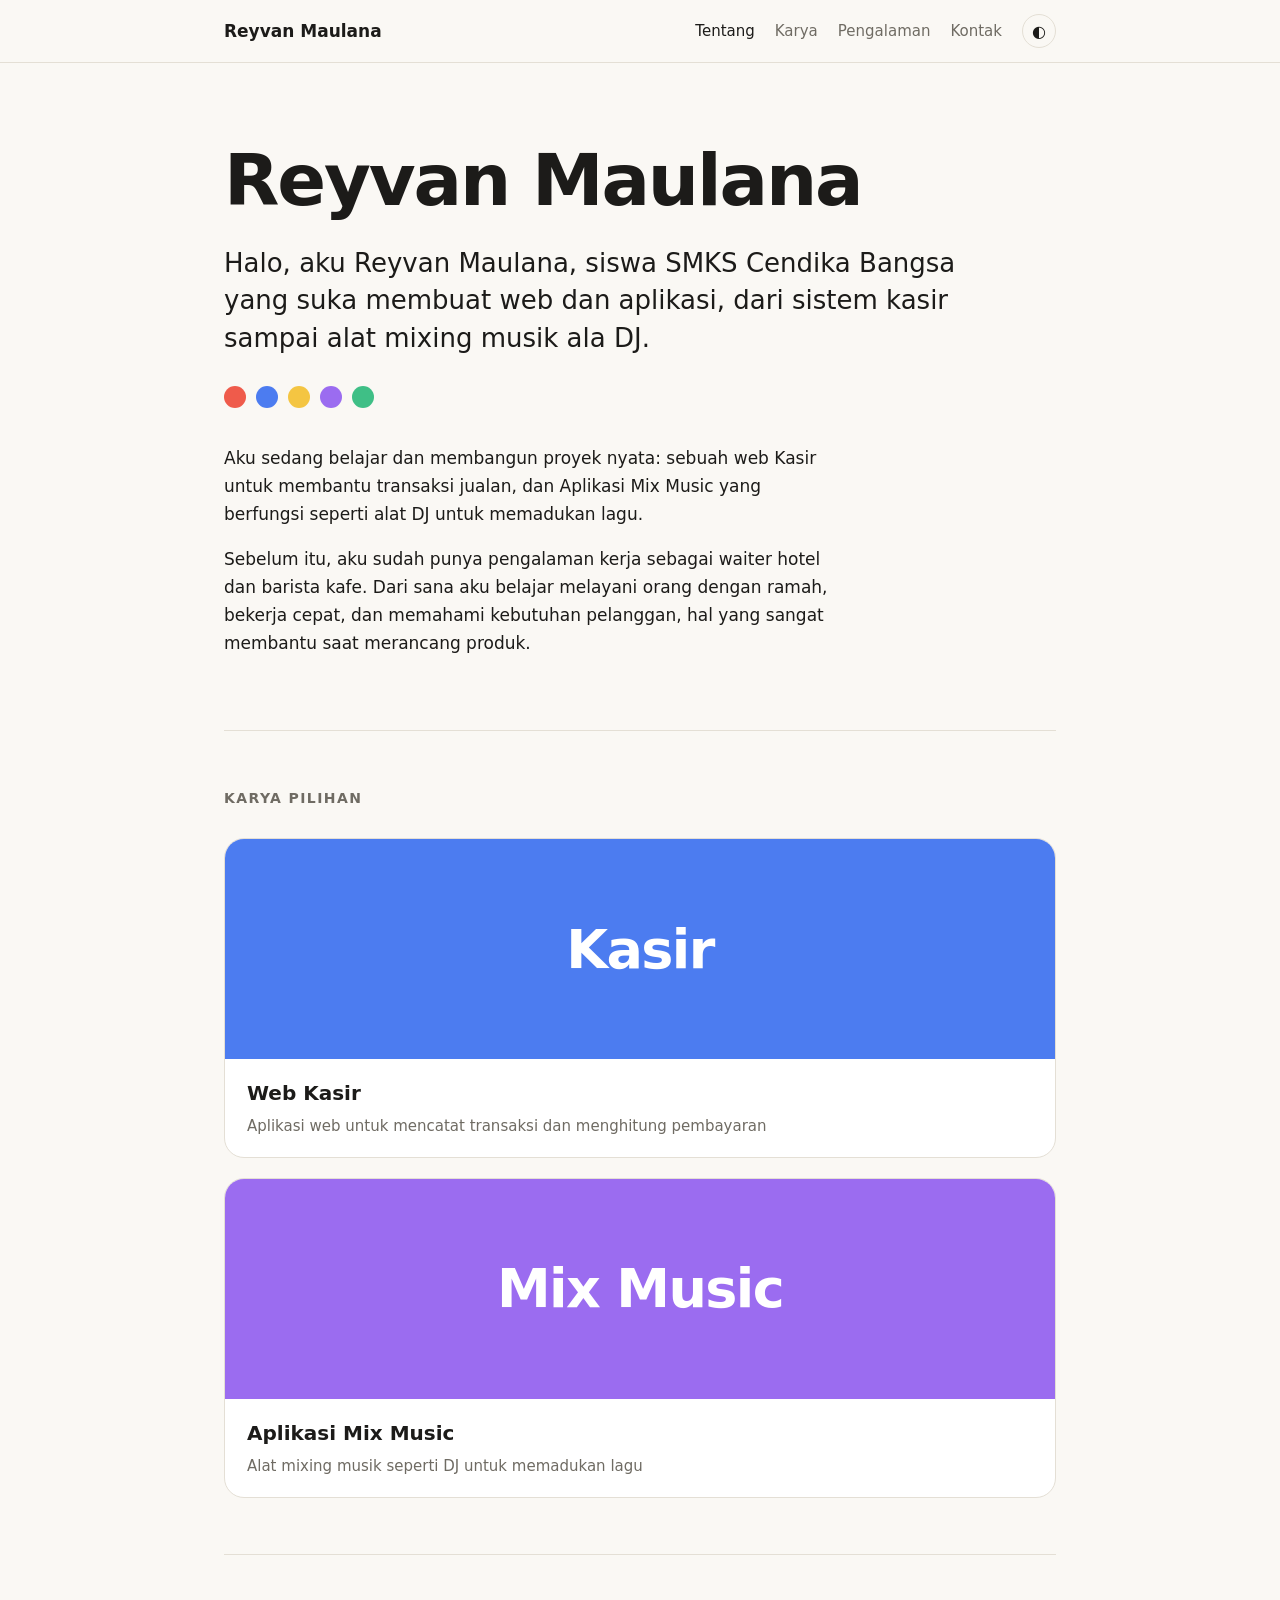
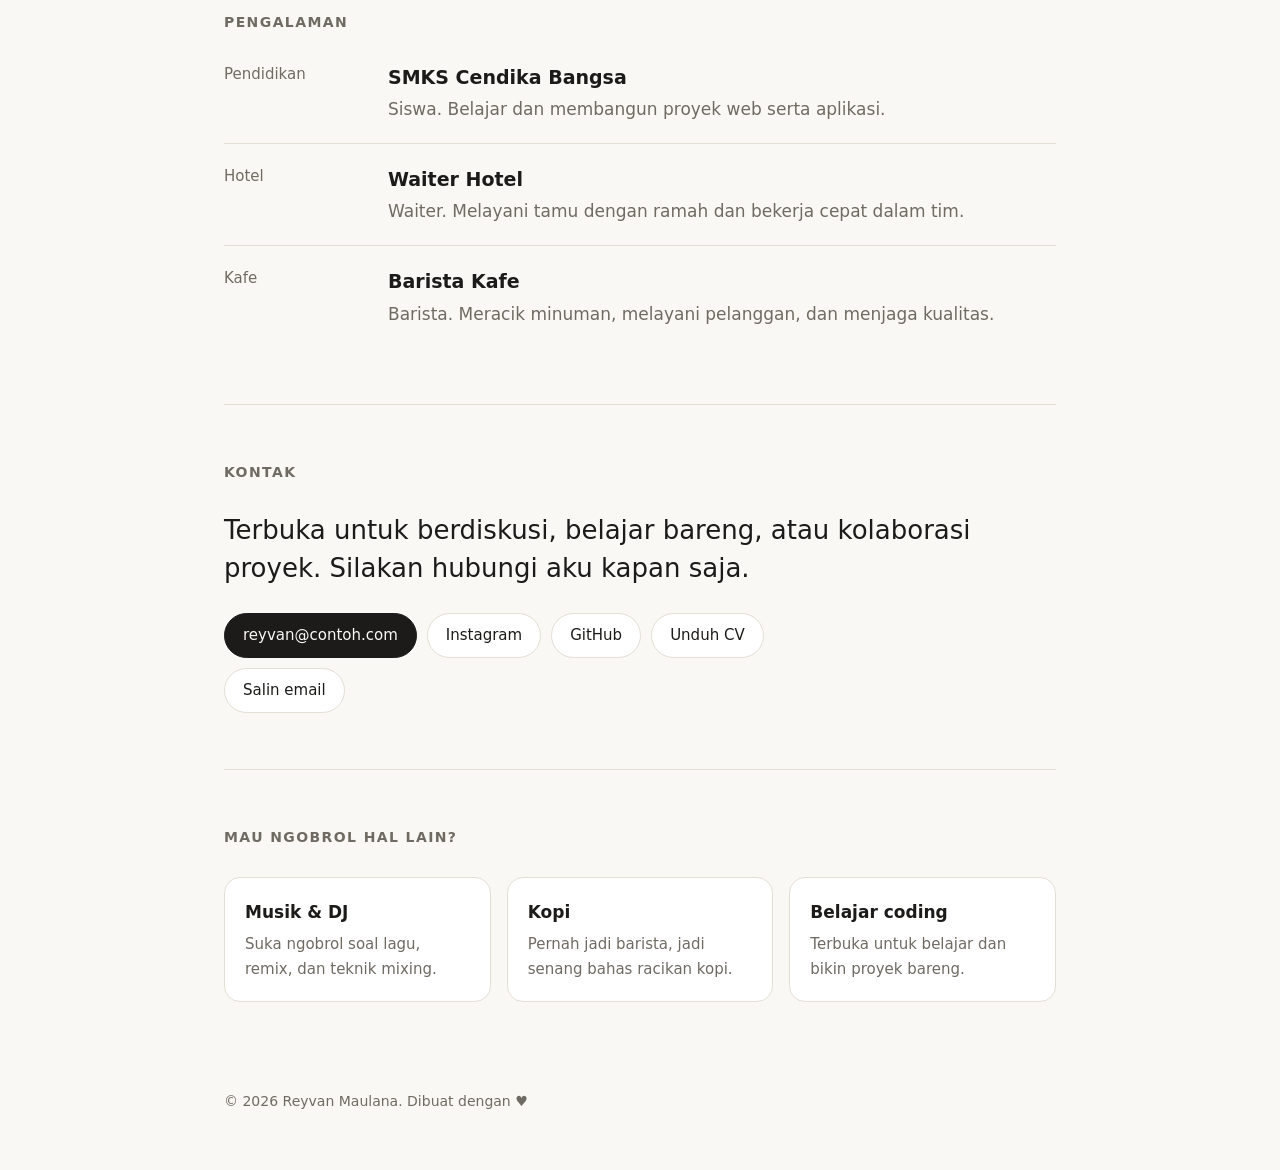
==== index.html @ 78f9e338 "Add files via upload" ====
<!DOCTYPE html>
<html lang="id">
<head>
  <meta charset="utf-8">
  <meta name="viewport" content="width=device-width, initial-scale=1">
  <title>Reyvan Maulana | Siswa SMK & Web Developer</title>
  <meta name="description" content="Siswa SMKS Cendika Bangsa yang membangun web dan aplikasi.">
  <link rel="stylesheet" href="style.css">
</head>
<body>
  <header>
    <nav>
      <b>Reyvan Maulana</b>
      <div class="menu">
        <a href="#about">Tentang</a>
        <a href="#karya">Karya</a>
        <a href="#pengalaman">Pengalaman</a>
        <a href="#kontak">Kontak</a>
        <button id="theme-toggle" aria-label="Ganti tema">◐</button>
      </div>
    </nav>
  </header>

  <main>
    <section id="about" class="reveal">
      <h1>Reyvan Maulana</h1>
      <p class="lead">Halo, aku Reyvan Maulana, siswa SMKS Cendika Bangsa yang suka membuat web dan aplikasi, dari sistem kasir sampai alat mixing musik ala DJ.</p>
      <div class="dots"><i></i><i></i><i></i><i></i><i></i></div>
      <p class="body">Aku sedang belajar dan membangun proyek nyata: sebuah web Kasir untuk membantu transaksi jualan, dan Aplikasi Mix Music yang berfungsi seperti alat DJ untuk memadukan lagu.</p>
      <p class="body">Sebelum itu, aku sudah punya pengalaman kerja sebagai waiter hotel dan barista kafe. Dari sana aku belajar melayani orang dengan ramah, bekerja cepat, dan memahami kebutuhan pelanggan, hal yang sangat membantu saat merancang produk.</p>
    </section>

    <section id="karya" class="reveal">
      <h2>Karya Pilihan</h2>
      <div id="projects" class="proj"></div>
    </section>

    <section id="pengalaman" class="reveal">
      <h2>Pengalaman</h2>
      <div id="experience"></div>
    </section>

    <section id="kontak" class="reveal">
      <h2>Kontak</h2>
      <p class="lead">Terbuka untuk berdiskusi, belajar bareng, atau kolaborasi proyek. Silakan hubungi aku kapan saja.</p>
      <div id="links" class="links"></div>
      <button id="copy-email" class="pill">Salin email</button>
    </section>

    <section class="reveal last">
      <h2>Mau ngobrol hal lain?</h2>
      <div id="fun" class="fun"></div>
    </section>
  </main>

  <footer>© <span id="year"></span> Reyvan Maulana. Dibuat dengan ♥</footer>
  <script src="script.js"></script>
</body>
</html>
---- style.css ----
:root{
  --bg:#faf8f4;--fg:#1c1b19;--mut:#6f6b63;--line:#e4dfd5;--card:#fff;
  --c1:#ef5b4b;--c2:#4c7cf0;--c3:#f4c542;--c4:#9b6cf0;--c5:#3fbf86;
}
@media (prefers-color-scheme:dark){
  :root:not([data-theme="light"]){--bg:#141413;--fg:#f1eee8;--mut:#a29d92;--line:#2c2a27;--card:#1d1c1a}
}
:root[data-theme="dark"]{--bg:#141413;--fg:#f1eee8;--mut:#a29d92;--line:#2c2a27;--card:#1d1c1a}

*{box-sizing:border-box}
html{scroll-behavior:smooth;scroll-padding-top:70px}
body{margin:0;background:var(--bg);color:var(--fg);font:17px/1.65 system-ui,-apple-system,"Segoe UI",sans-serif;transition:background .3s,color .3s}
a{color:inherit}

header{position:sticky;top:0;z-index:5;background:var(--bg);border-bottom:1px solid var(--line)}
nav{max-width:880px;margin:0 auto;padding:14px 24px;display:flex;justify-content:space-between;align-items:center}
.menu{display:flex;gap:20px;align-items:center;font-size:15px}
.menu a{text-decoration:none;color:var(--mut)}
.menu a:hover,.menu a.active{color:var(--fg)}
#theme-toggle{background:none;border:1px solid var(--line);color:var(--fg);width:34px;height:34px;border-radius:50%;cursor:pointer;font-size:16px}

main{max-width:880px;margin:0 auto;padding:0 24px}
section{padding:56px 0;border-bottom:1px solid var(--line)}
section.last{border-bottom:0}
h1{font-size:clamp(40px,8vw,72px);line-height:1.05;margin:24px 0 20px;letter-spacing:-.03em}
h2{font-size:14px;text-transform:uppercase;letter-spacing:.1em;color:var(--mut);margin:0 0 28px;font-weight:600}
.lead{font-size:clamp(20px,3vw,26px);line-height:1.45;max-width:30em}
.body{max-width:36em}

.dots{display:flex;gap:10px;margin:28px 0 36px}
.dots i{width:22px;height:22px;border-radius:50%;transition:transform .2s}
.dots i:hover{transform:translateY(-6px)}
.dots i:nth-child(1){background:var(--c1)}.dots i:nth-child(2){background:var(--c2)}
.dots i:nth-child(3){background:var(--c3)}.dots i:nth-child(4){background:var(--c4)}
.dots i:nth-child(5){background:var(--c5)}

.proj{display:grid;gap:20px}
.card{display:block;text-decoration:none;background:var(--card);border:1px solid var(--line);border-radius:20px;overflow:hidden;transition:transform .2s}
.card:hover{transform:translateY(-4px)}
.thumb{height:220px;display:flex;align-items:center;justify-content:center;font-size:54px;font-weight:700;color:#fff;letter-spacing:-.03em}
.card .t{padding:18px 22px}
.card h3{margin:0;font-size:20px}
.card p{margin:4px 0 0;color:var(--mut);font-size:15px}

.exp{display:grid;grid-template-columns:140px 1fr;gap:6px 24px;padding:20px 0;border-top:1px solid var(--line)}
.exp:first-child{border-top:0;padding-top:0}
.exp span{color:var(--mut);font-size:15px}
.exp h3{margin:0;font-size:19px}
.exp p{margin:2px 0 0;color:var(--mut)}

.links{display:flex;flex-wrap:wrap;gap:10px;margin:22px 0 10px}
.pill{display:inline-block;padding:9px 18px;border:1px solid var(--line);border-radius:99px;text-decoration:none;font:inherit;font-size:15px;background:var(--card);color:var(--fg);cursor:pointer}
.pill:hover{border-color:var(--fg)}
.pill.main{background:var(--fg);color:var(--bg);border-color:var(--fg)}

.fun{display:grid;grid-template-columns:repeat(auto-fit,minmax(240px,1fr));gap:16px}
.fun div{background:var(--card);border:1px solid var(--line);border-radius:16px;padding:20px}
.fun h3{margin:0 0 6px;font-size:17px}
.fun p{margin:0;color:var(--mut);font-size:15px}

footer{max-width:880px;margin:0 auto;padding:32px 24px 56px;color:var(--mut);font-size:14px}

.reveal{opacity:0;transform:translateY(24px);transition:opacity .6s,transform .6s}
.reveal.show{opacity:1;transform:none}

@media(max-width:560px){
  .menu{gap:12px;font-size:14px}
  .exp{grid-template-columns:1fr}
  .thumb{height:160px}
}
@media(prefers-reduced-motion:reduce){
  .reveal{opacity:1;transform:none;transition:none}
  html{scroll-behavior:auto}
}
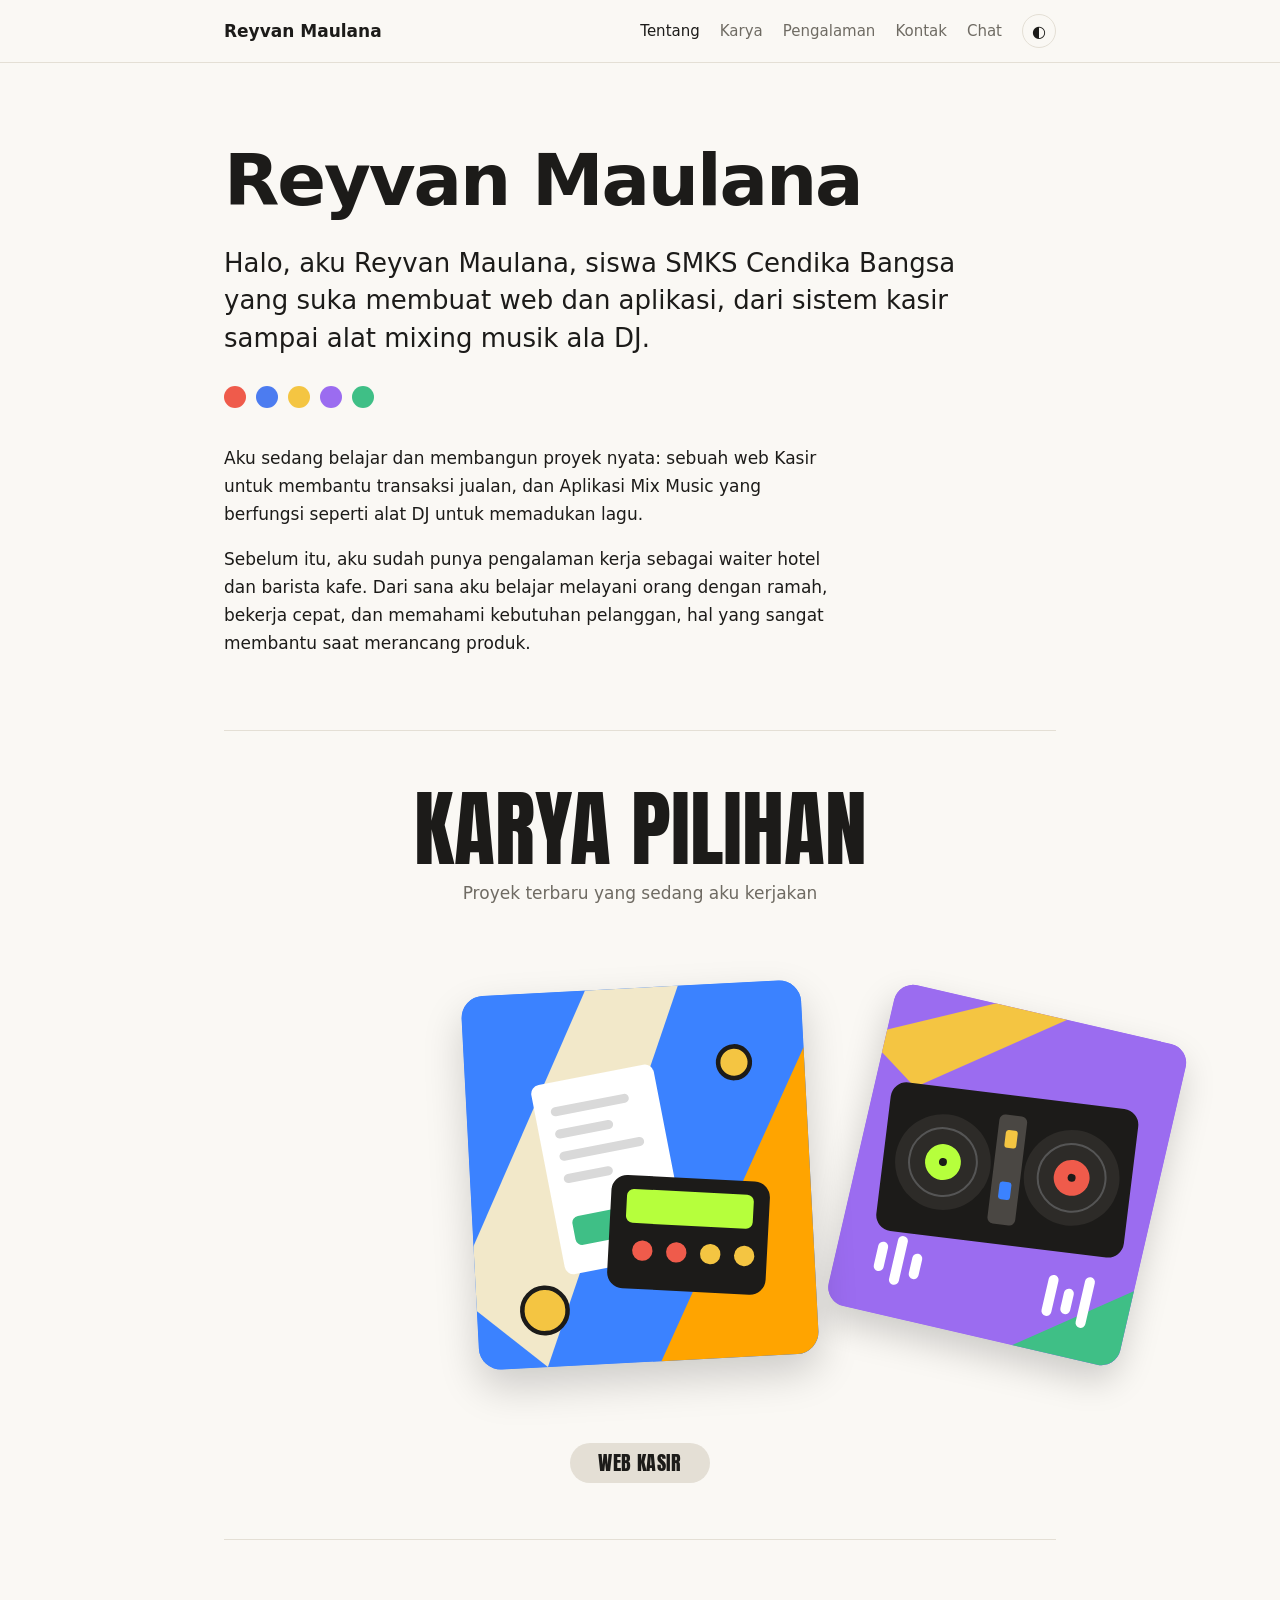
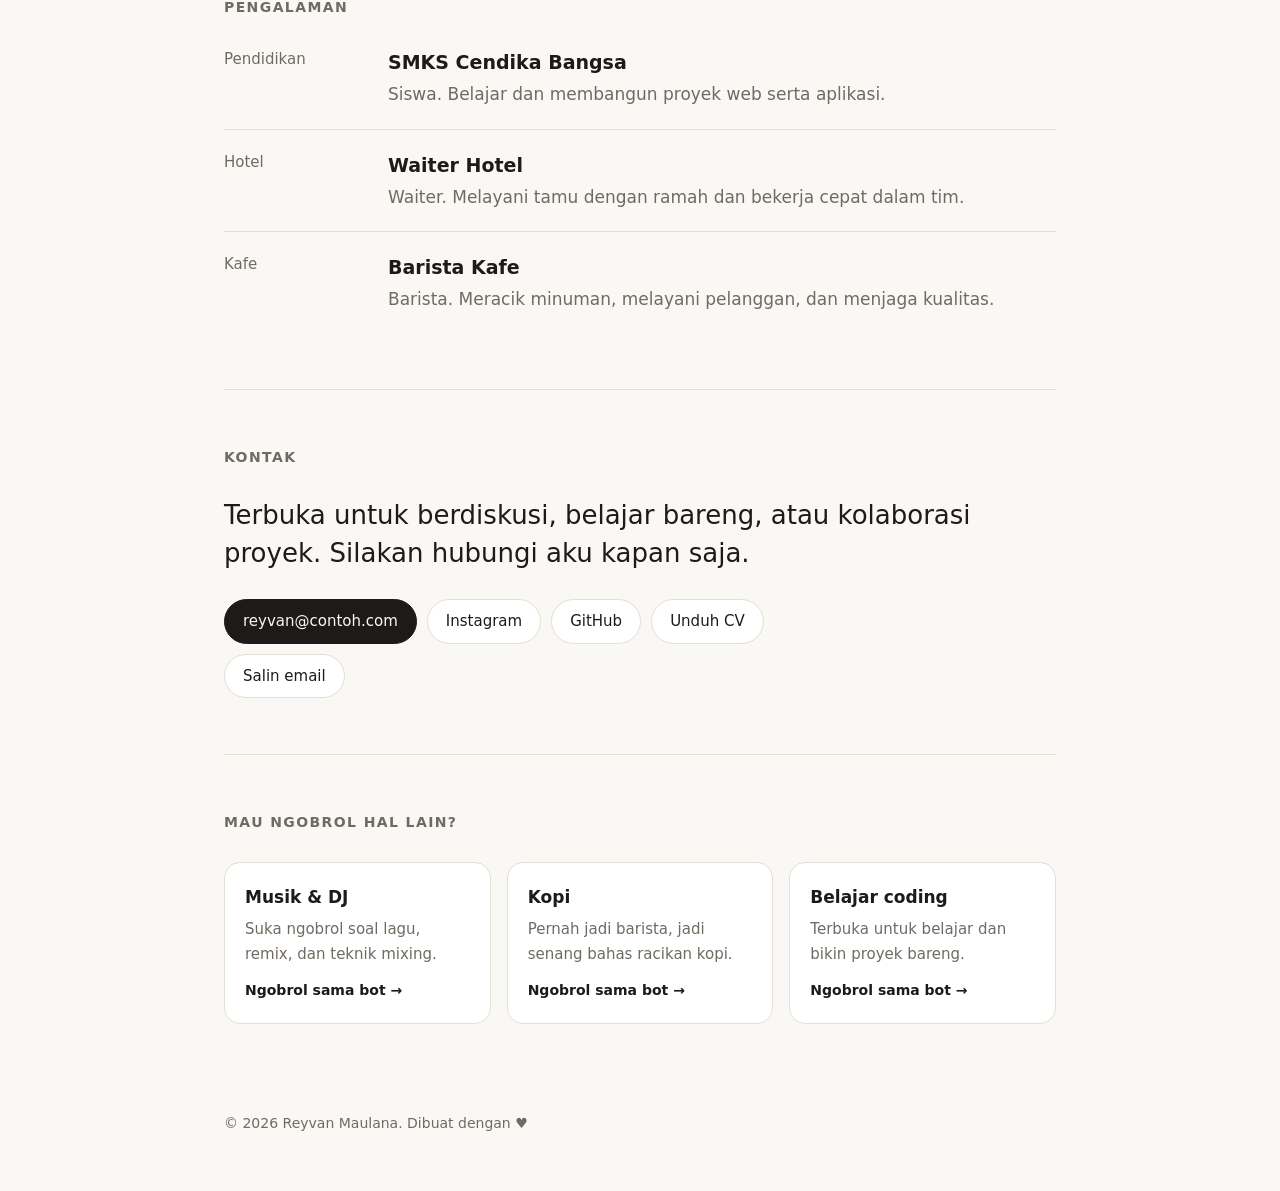
==== commit 3a818b24: "Add files via upload" ====
--- a/index.html
+++ b/index.html
@@ -5,6 +5,8 @@
   <meta name="viewport" content="width=device-width, initial-scale=1">
   <title>Reyvan Maulana | Siswa SMK & Web Developer</title>
   <meta name="description" content="Siswa SMKS Cendika Bangsa yang membangun web dan aplikasi.">
+  <link rel="preconnect" href="https://fonts.googleapis.com">
+  <link href="https://fonts.googleapis.com/css2?family=Anton&display=swap" rel="stylesheet">
   <link rel="stylesheet" href="style.css">
 </head>
 <body>
@@ -16,6 +18,7 @@
         <a href="#karya">Karya</a>
         <a href="#pengalaman">Pengalaman</a>
         <a href="#kontak">Kontak</a>
+        <a href="chat.html">Chat</a>
         <button id="theme-toggle" aria-label="Ganti tema">◐</button>
       </div>
     </nav>
@@ -31,7 +34,7 @@
     </section>
 
     <section id="karya" class="reveal">
-      <h2>Karya Pilihan</h2>
+      <div class="feat-head"><h2 class="feat">Karya Pilihan</h2><p>Proyek terbaru yang sedang aku kerjakan</p></div>
       <div id="projects" class="proj"></div>
     </section>
 
--- a/style.css
+++ b/style.css
@@ -34,13 +34,6 @@
 .dots i:nth-child(3){background:var(--c3)}.dots i:nth-child(4){background:var(--c4)}
 .dots i:nth-child(5){background:var(--c5)}
 
-.proj{display:grid;gap:20px}
-.card{display:block;text-decoration:none;background:var(--card);border:1px solid var(--line);border-radius:20px;overflow:hidden;transition:transform .2s}
-.card:hover{transform:translateY(-4px)}
-.thumb{height:220px;display:flex;align-items:center;justify-content:center;font-size:54px;font-weight:700;color:#fff;letter-spacing:-.03em}
-.card .t{padding:18px 22px}
-.card h3{margin:0;font-size:20px}
-.card p{margin:4px 0 0;color:var(--mut);font-size:15px}
 
 .exp{display:grid;grid-template-columns:140px 1fr;gap:6px 24px;padding:20px 0;border-top:1px solid var(--line)}
 .exp:first-child{border-top:0;padding-top:0}
@@ -54,7 +47,9 @@
 .pill.main{background:var(--fg);color:var(--bg);border-color:var(--fg)}
 
 .fun{display:grid;grid-template-columns:repeat(auto-fit,minmax(240px,1fr));gap:16px}
-.fun div{background:var(--card);border:1px solid var(--line);border-radius:16px;padding:20px}
+.fun .fc{display:block;text-decoration:none;color:inherit;transition:transform .2s;background:var(--card);border:1px solid var(--line);border-radius:16px;padding:20px}
+.fun .fc:hover{transform:translateY(-3px);border-color:var(--fg)}
+.fun .fc span{display:inline-block;margin-top:12px;font-size:14px;color:var(--fg);font-weight:600}
 .fun h3{margin:0 0 6px;font-size:17px}
 .fun p{margin:0;color:var(--mut);font-size:15px}
 
@@ -66,9 +61,40 @@
 @media(max-width:560px){
   .menu{gap:12px;font-size:14px}
   .exp{grid-template-columns:1fr}
-  .thumb{height:160px}
 }
 @media(prefers-reduced-motion:reduce){
   .reveal{opacity:1;transform:none;transition:none}
   html{scroll-behavior:auto}
 }
+
+/* ===== Karya Pilihan: carousel miring ===== */
+:root{--display:"Anton","Oswald",Impact,"Arial Narrow",sans-serif}
+.feat-head{text-align:center;margin-bottom:8px}
+h2.feat{font:400 clamp(44px,9vw,84px)/1 var(--display);text-transform:uppercase;letter-spacing:0;color:var(--fg);margin:0 0 8px}
+.feat-head p{margin:0;color:var(--mut)}
+.stage{position:relative;height:clamp(400px,62vw,520px);width:100vw;margin-left:calc(50% - 50vw);overflow:hidden;touch-action:pan-y;user-select:none;cursor:grab}
+.stage:active{cursor:grabbing}
+.pcard{position:absolute;left:50%;top:50%;width:clamp(240px,42vw,340px);aspect-ratio:1/1.1;border-radius:22px;overflow:hidden;background:var(--bg-c);cursor:pointer;
+  box-shadow:0 18px 40px rgba(0,0,0,.18);transition:transform .55s cubic-bezier(.2,.8,.2,1),opacity .4s}
+.pcard svg{width:100%;height:100%;display:block;pointer-events:none}
+.car-title{text-align:center;margin-top:8px}
+.pill-g{display:inline-block;padding:10px 28px;border-radius:99px;background:var(--line);color:var(--fg);font:400 20px/1 var(--display);text-transform:uppercase;letter-spacing:.02em}
+
+/* ===== Halaman chat ===== */
+.chat{padding-bottom:40px}
+.chat .feat-head{padding:40px 0 24px}
+h1.feat{font:400 clamp(44px,9vw,84px)/1 var(--display);text-transform:uppercase;margin:0 0 8px}
+.chat-box{background:var(--card);border:1px solid var(--line);border-radius:20px;overflow:hidden}
+.msgs{height:min(55vh,480px);overflow-y:auto;padding:20px;display:flex;flex-direction:column;gap:10px}
+.m{max-width:82%;padding:10px 14px;border-radius:16px;font-size:16px;line-height:1.5;white-space:pre-wrap;word-wrap:break-word}
+.m.bot{align-self:flex-start;background:var(--line);border-bottom-left-radius:4px}
+.m.me{align-self:flex-end;background:var(--fg);color:var(--bg);border-bottom-right-radius:4px}
+.m.typing{color:var(--mut);letter-spacing:.2em;animation:blink 1s infinite}
+@keyframes blink{50%{opacity:.4}}
+.chips{display:flex;flex-wrap:wrap;gap:8px;padding:0 20px 14px}
+.chip{border:1px solid var(--line);background:var(--bg);color:var(--fg);padding:7px 14px;border-radius:99px;font:inherit;font-size:14px;cursor:pointer}
+.chip:hover{border-color:var(--fg)}
+.chat-form{display:flex;gap:10px;padding:14px 20px;border-top:1px solid var(--line)}
+.chat-form input{flex:1;min-width:0;padding:10px 16px;border:1px solid var(--line);border-radius:99px;background:var(--bg);color:var(--fg);font:inherit;font-size:16px}
+.chat-form input:focus{outline:2px solid var(--c2);outline-offset:1px}
+.note{color:var(--mut);font-size:14px;text-align:center;margin-top:16px}
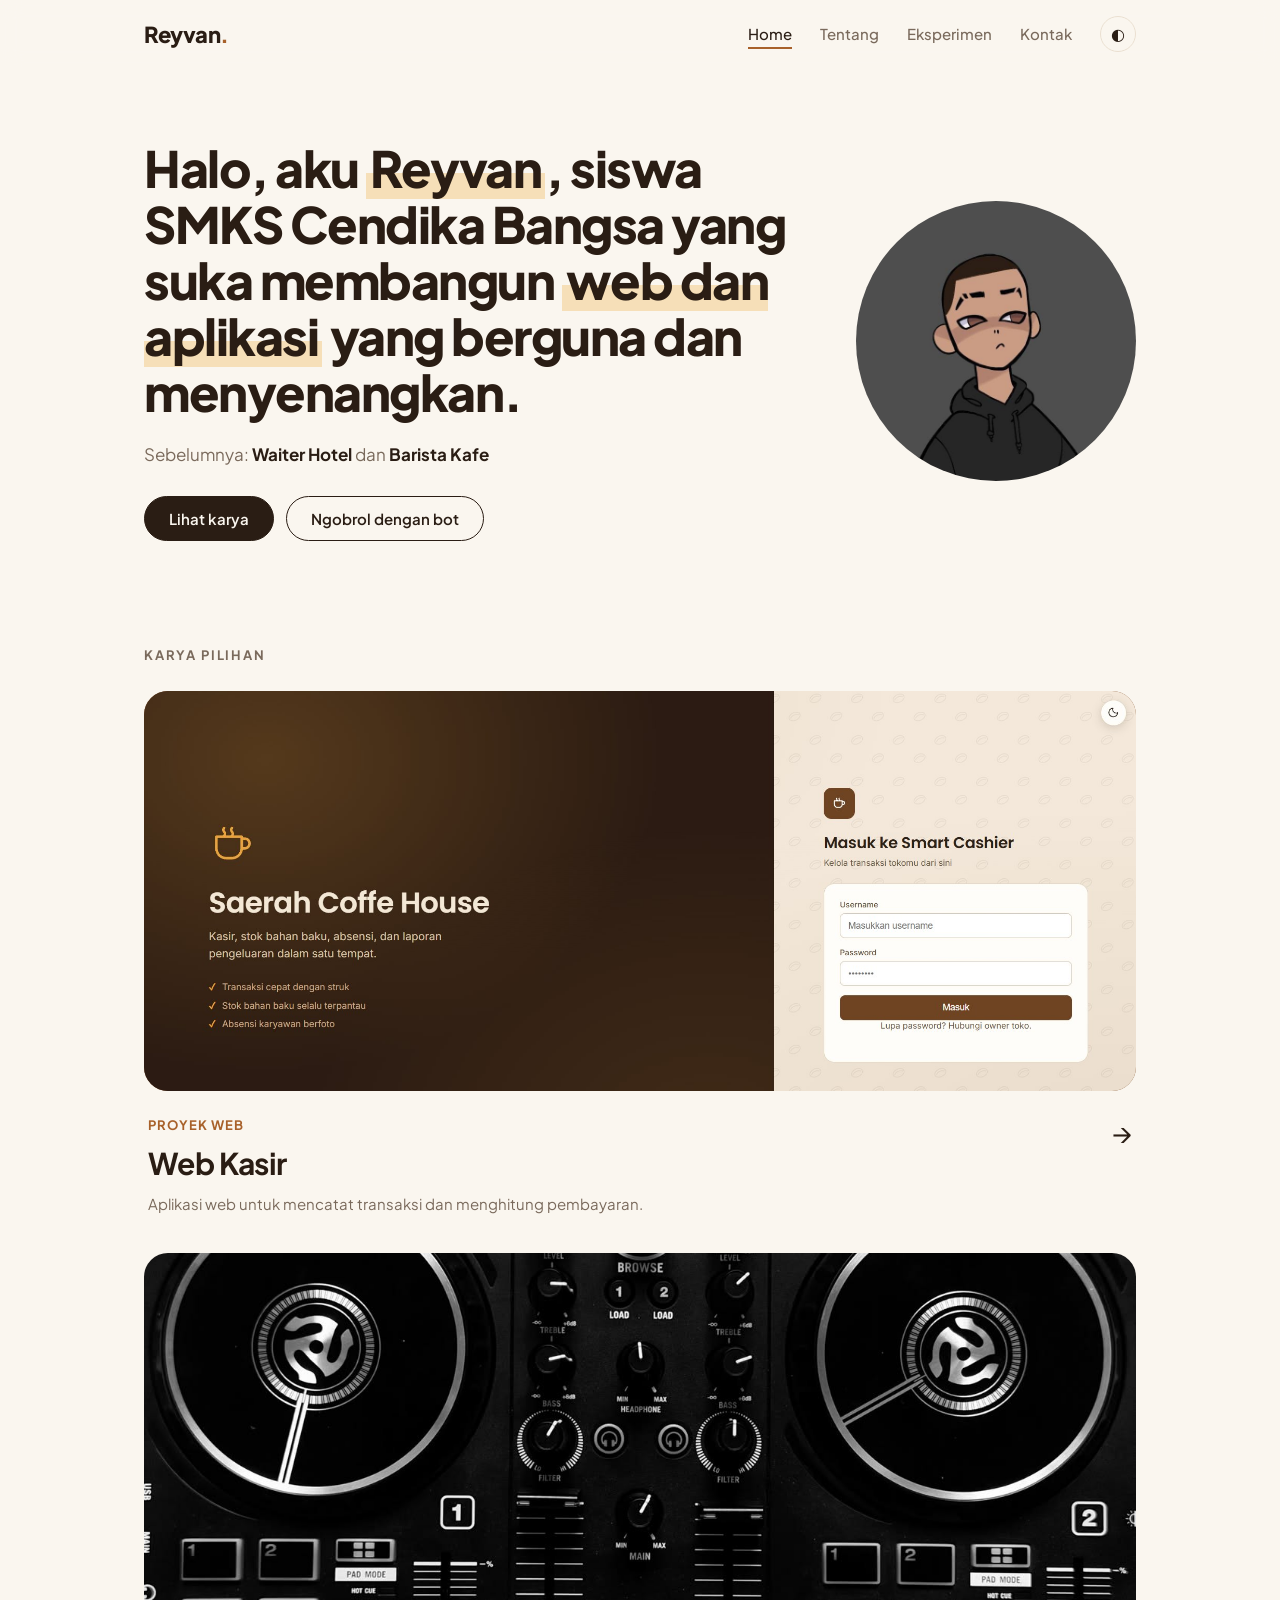
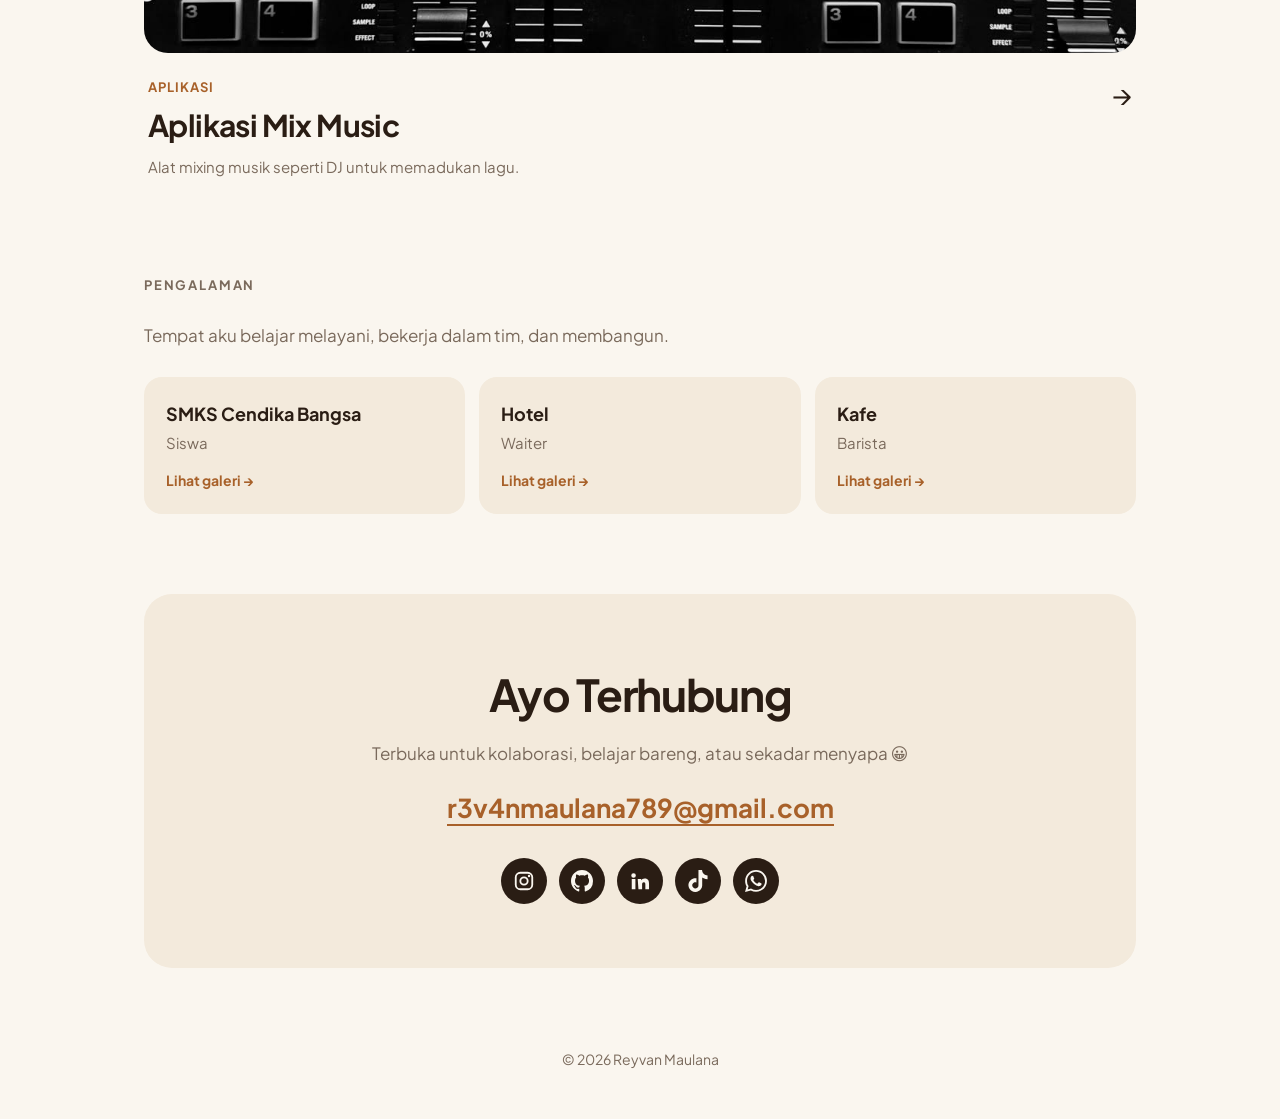
==== commit ac009530: "Add files via upload" ====
--- a/index.html
+++ b/index.html
@@ -4,59 +4,55 @@
   <meta charset="utf-8">
   <meta name="viewport" content="width=device-width, initial-scale=1">
   <title>Reyvan Maulana | Siswa SMK & Web Developer</title>
-  <meta name="description" content="Siswa SMKS Cendika Bangsa yang membangun web dan aplikasi.">
+  <meta name="description" content="Portofolio Reyvan Maulana, siswa SMKS Cendika Bangsa.">
   <link rel="preconnect" href="https://fonts.googleapis.com">
-  <link href="https://fonts.googleapis.com/css2?family=Anton&display=swap" rel="stylesheet">
+  <link href="https://fonts.googleapis.com/css2?family=Plus+Jakarta+Sans:wght@400;500;700;800&display=swap" rel="stylesheet">
   <link rel="stylesheet" href="style.css">
 </head>
 <body>
-  <header>
+  <header class="top">
     <nav>
-      <b>Reyvan Maulana</b>
-      <div class="menu">
-        <a href="#about">Tentang</a>
-        <a href="#karya">Karya</a>
-        <a href="#pengalaman">Pengalaman</a>
-        <a href="#kontak">Kontak</a>
-        <a href="chat.html">Chat</a>
-        <button id="theme-toggle" aria-label="Ganti tema">◐</button>
-      </div>
+      <a class="logo" href="index.html">Reyvan<span>.</span></a>
+      <button class="burger" id="burger" aria-label="Buka menu" aria-expanded="false">☰</button>
+      <ul class="links" id="links">
+        <li><a href="index.html" class="on">Home</a></li>
+        <li><a href="about.html">Tentang</a></li>
+        <li><a href="chat.html">Eksperimen</a></li>
+        <li><a href="mailto:r3v4nmaulana789@gmail.com" data-contact>Kontak</a></li>
+        <li><button id="theme-toggle" aria-label="Ganti tema">◐</button></li>
+      </ul>
     </nav>
   </header>
 
   <main>
-    <section id="about" class="reveal">
-      <h1>Reyvan Maulana</h1>
-      <p class="lead">Halo, aku Reyvan Maulana, siswa SMKS Cendika Bangsa yang suka membuat web dan aplikasi, dari sistem kasir sampai alat mixing musik ala DJ.</p>
-      <div class="dots"><i></i><i></i><i></i><i></i><i></i></div>
-      <p class="body">Aku sedang belajar dan membangun proyek nyata: sebuah web Kasir untuk membantu transaksi jualan, dan Aplikasi Mix Music yang berfungsi seperti alat DJ untuk memadukan lagu.</p>
-      <p class="body">Sebelum itu, aku sudah punya pengalaman kerja sebagai waiter hotel dan barista kafe. Dari sana aku belajar melayani orang dengan ramah, bekerja cepat, dan memahami kebutuhan pelanggan, hal yang sangat membantu saat merancang produk.</p>
+    <section class="hero rv">
+      <div class="hero-text">
+        <h1>Halo, aku <span class="hl">Reyvan</span>, siswa SMKS Cendika Bangsa yang suka membangun <span class="hl">web dan aplikasi</span> yang berguna dan menyenangkan.</h1>
+        <p class="prev">Sebelumnya: <b>Waiter Hotel</b> dan <b>Barista Kafe</b></p>
+        <div class="cta"><a class="btn main" href="#karya">Lihat karya</a><a class="btn" href="chat.html">Ngobrol dengan bot</a></div>
+      </div>
+      <img class="avatar" src="foto.jpg" alt="Foto profil Reyvan Maulana">
     </section>
 
-    <section id="karya" class="reveal">
-      <div class="feat-head"><h2 class="feat">Karya Pilihan</h2><p>Proyek terbaru yang sedang aku kerjakan</p></div>
-      <div id="projects" class="proj"></div>
+    <section id="karya" class="rv">
+      <h2 class="sec">Karya Pilihan</h2>
+      <div id="projects" class="pjs"></div>
     </section>
 
-    <section id="pengalaman" class="reveal">
-      <h2>Pengalaman</h2>
-      <div id="experience"></div>
+    <section class="rv">
+      <h2 class="sec">Pengalaman</h2>
+      <p class="sub">Tempat aku belajar melayani, bekerja dalam tim, dan membangun.</p>
+      <div id="tiles" class="tiles"></div>
     </section>
 
-    <section id="kontak" class="reveal">
-      <h2>Kontak</h2>
-      <p class="lead">Terbuka untuk berdiskusi, belajar bareng, atau kolaborasi proyek. Silakan hubungi aku kapan saja.</p>
-      <div id="links" class="links"></div>
-      <button id="copy-email" class="pill">Salin email</button>
-    </section>
-
-    <section class="reveal last">
-      <h2>Mau ngobrol hal lain?</h2>
-      <div id="fun" class="fun"></div>
+    <section id="kontak" class="connect rv">
+      <h2>Ayo Terhubung</h2>
+      <p class="sub">Terbuka untuk kolaborasi, belajar bareng, atau sekadar menyapa 😀</p>
+      <a class="mail" href="mailto:r3v4nmaulana789@gmail.com">r3v4nmaulana789@gmail.com</a>
+      <div class="social" id="social"></div>
     </section>
   </main>
-
-  <footer>© <span id="year"></span> Reyvan Maulana. Dibuat dengan ♥</footer>
+  <footer class="foot">© <span id="year"></span> Reyvan Maulana</footer>
   <script src="script.js"></script>
 </body>
 </html>
--- a/style.css
+++ b/style.css
@@ -1,100 +1,151 @@
-:root{
-  --bg:#faf8f4;--fg:#1c1b19;--mut:#6f6b63;--line:#e4dfd5;--card:#fff;
-  --c1:#ef5b4b;--c2:#4c7cf0;--c3:#f4c542;--c4:#9b6cf0;--c5:#3fbf86;
-}
-@media (prefers-color-scheme:dark){
-  :root:not([data-theme="light"]){--bg:#141413;--fg:#f1eee8;--mut:#a29d92;--line:#2c2a27;--card:#1d1c1a}
-}
-:root[data-theme="dark"]{--bg:#141413;--fg:#f1eee8;--mut:#a29d92;--line:#2c2a27;--card:#1d1c1a}
+:root{--bg:#faf6ef;--fg:#2a1d14;--mut:#7a6a5c;--line:#eadfd0;--card:#f3eadc;--acc:#a8612a;--on-acc:#fff;--hl:#f6dfb8;
+  --font:"Plus Jakarta Sans",system-ui,-apple-system,"Segoe UI",sans-serif}
+@media (prefers-color-scheme:dark){:root:not([data-theme="light"]){--bg:#1a120d;--fg:#f5ece0;--mut:#b3a392;--line:#33261c;--card:#241a13;--acc:#e8a33d;--on-acc:#1a120d;--hl:#5a3b1c}}
+:root[data-theme="dark"]{--bg:#1a120d;--fg:#f5ece0;--mut:#b3a392;--line:#33261c;--card:#241a13;--acc:#e8a33d;--on-acc:#1a120d;--hl:#5a3b1c}
 
 *{box-sizing:border-box}
-html{scroll-behavior:smooth;scroll-padding-top:70px}
-body{margin:0;background:var(--bg);color:var(--fg);font:17px/1.65 system-ui,-apple-system,"Segoe UI",sans-serif;transition:background .3s,color .3s}
+html{scroll-behavior:smooth;scroll-padding-top:80px}
+body{margin:0;background:var(--bg);color:var(--fg);font:400 17px/1.65 var(--font);transition:background .3s,color .3s}
 a{color:inherit}
+main{max-width:1040px;margin:0 auto;padding:0 24px}
 
-header{position:sticky;top:0;z-index:5;background:var(--bg);border-bottom:1px solid var(--line)}
-nav{max-width:880px;margin:0 auto;padding:14px 24px;display:flex;justify-content:space-between;align-items:center}
-.menu{display:flex;gap:20px;align-items:center;font-size:15px}
-.menu a{text-decoration:none;color:var(--mut)}
-.menu a:hover,.menu a.active{color:var(--fg)}
-#theme-toggle{background:none;border:1px solid var(--line);color:var(--fg);width:34px;height:34px;border-radius:50%;cursor:pointer;font-size:16px}
+/* ===== Navigasi ===== */
+.top{position:sticky;top:0;z-index:20;background:color-mix(in srgb,var(--bg) 88%,transparent);backdrop-filter:blur(10px);transition:box-shadow .3s}
+.top.scrolled{box-shadow:0 1px 0 var(--line)}
+.top nav{max-width:1040px;margin:0 auto;padding:16px 24px;display:flex;align-items:center;justify-content:space-between}
+.logo{font-weight:800;font-size:22px;text-decoration:none;letter-spacing:-.02em}.logo span{color:var(--acc)}
+.links{list-style:none;margin:0;padding:0;display:flex;align-items:center;gap:28px;font-size:15px;font-weight:500}
+.links a{text-decoration:none;color:var(--mut);padding:4px 0;border-bottom:2px solid transparent}
+.links a:hover,.links a.on{color:var(--fg);border-color:var(--acc)}
+#theme-toggle,.burger{background:none;border:1px solid var(--line);color:var(--fg);width:36px;height:36px;border-radius:50%;cursor:pointer;font-size:16px}
+.burger{display:none}
 
-main{max-width:880px;margin:0 auto;padding:0 24px}
-section{padding:56px 0;border-bottom:1px solid var(--line)}
-section.last{border-bottom:0}
-h1{font-size:clamp(40px,8vw,72px);line-height:1.05;margin:24px 0 20px;letter-spacing:-.03em}
-h2{font-size:14px;text-transform:uppercase;letter-spacing:.1em;color:var(--mut);margin:0 0 28px;font-weight:600}
-.lead{font-size:clamp(20px,3vw,26px);line-height:1.45;max-width:30em}
-.body{max-width:36em}
+/* ===== Hero ===== */
+.hero{display:grid;grid-template-columns:1fr 280px;gap:48px;align-items:center;padding:72px 0 56px}
+h1{font-weight:800;letter-spacing:-.03em;line-height:1.12;margin:0}
+.hero h1{font-size:clamp(30px,5vw,50px)}
+.hl{background:linear-gradient(transparent 58%,var(--hl) 58%);padding:0 4px}
+.prev{color:var(--mut);margin:20px 0 28px}.prev b{color:var(--fg)}
+.cta{display:flex;flex-wrap:wrap;gap:12px}
+.btn{display:inline-block;padding:12px 24px;border-radius:99px;border:1.5px solid var(--fg);background:none;color:var(--fg);font:600 15px var(--font);text-decoration:none;cursor:pointer;transition:transform .2s}
+.btn:hover{transform:translateY(-2px)}.btn.main{background:var(--fg);color:var(--bg)}
+.avatar{width:280px;height:280px;border-radius:50%;object-fit:cover;background:linear-gradient(135deg,#a8612a,#e8a33d);color:#fff;font-size:84px;font-weight:800;display:flex;align-items:center;justify-content:center;justify-self:center}
 
-.dots{display:flex;gap:10px;margin:28px 0 36px}
-.dots i{width:22px;height:22px;border-radius:50%;transition:transform .2s}
-.dots i:hover{transform:translateY(-6px)}
-.dots i:nth-child(1){background:var(--c1)}.dots i:nth-child(2){background:var(--c2)}
-.dots i:nth-child(3){background:var(--c3)}.dots i:nth-child(4){background:var(--c4)}
-.dots i:nth-child(5){background:var(--c5)}
+/* ===== Bagian umum ===== */
+section{padding:48px 0}
+h2.sec{font-size:13px;text-transform:uppercase;letter-spacing:.14em;color:var(--mut);margin:0 0 24px;font-weight:700}
+.sub{color:var(--mut);margin:0 0 28px;max-width:34em}
 
+/* ===== Daftar proyek ===== */
+.pjs{display:grid;gap:36px}
+.pj{display:block;text-decoration:none;color:inherit}
+.pj-art{height:clamp(240px,42vw,400px);border-radius:24px;background:var(--c);display:flex;justify-content:center;overflow:hidden}
+.pj-art svg{height:100%;width:auto;transition:transform .5s cubic-bezier(.2,.8,.2,1)}
+.pj-art.shot{display:block}
+.pj-art img{width:100%;height:100%;object-fit:cover;object-position:top left;display:block;transition:transform .5s cubic-bezier(.2,.8,.2,1)}
+.pj:hover .pj-art img{transform:scale(1.03)}
+.pj:hover .pj-art svg{transform:scale(1.05) rotate(-1deg)}
+.pj-info{display:flex;justify-content:space-between;align-items:flex-start;gap:16px;padding:18px 4px 0}
+.pj-info small{color:var(--acc);font-weight:700;font-size:13px;text-transform:uppercase;letter-spacing:.08em}
+.pj-info h3{margin:2px 0 4px;font-size:clamp(22px,3.4vw,30px);letter-spacing:-.02em}
+.pj-info p{margin:0;color:var(--mut);font-size:15px}
+.arrow{font-size:28px;transition:transform .2s}.pj:hover .arrow{transform:translateX(6px)}
 
-.exp{display:grid;grid-template-columns:140px 1fr;gap:6px 24px;padding:20px 0;border-top:1px solid var(--line)}
-.exp:first-child{border-top:0;padding-top:0}
-.exp span{color:var(--mut);font-size:15px}
-.exp h3{margin:0;font-size:19px}
-.exp p{margin:2px 0 0;color:var(--mut)}
+/* ===== Pengalaman ===== */
+.tiles{display:grid;grid-template-columns:repeat(auto-fit,minmax(200px,1fr));gap:14px}
+.tile{background:var(--card);border:0;border-radius:18px;padding:22px;display:flex;flex-direction:column;gap:2px;text-align:left;font:inherit;color:inherit;cursor:pointer;transition:transform .2s}
+.tile:hover{transform:translateY(-4px)}
+.tile em{font-style:normal;color:var(--acc);font-weight:700;font-size:14px;margin-top:12px}
+.tile b{font-size:18px}.tile span{color:var(--mut);font-size:15px}
 
-.links{display:flex;flex-wrap:wrap;gap:10px;margin:22px 0 10px}
-.pill{display:inline-block;padding:9px 18px;border:1px solid var(--line);border-radius:99px;text-decoration:none;font:inherit;font-size:15px;background:var(--card);color:var(--fg);cursor:pointer}
-.pill:hover{border-color:var(--fg)}
-.pill.main{background:var(--fg);color:var(--bg);border-color:var(--fg)}
+/* ===== Hubungi ===== */
+.connect{text-align:center;background:var(--card);border-radius:28px;padding:64px 24px;margin:32px 0 56px}
+.connect h2{font-size:clamp(28px,5vw,44px);letter-spacing:-.03em;margin:0 0 8px}
+.connect .sub{margin:0 auto 20px}
+.mail{font-size:clamp(18px,3vw,26px);font-weight:700;color:var(--acc);text-decoration:none;border-bottom:2px solid currentColor}
+.social{display:flex;flex-wrap:wrap;justify-content:center;gap:12px;margin-top:28px}
+.social svg{width:22px;height:22px}
+.social a{width:46px;height:46px;border-radius:50%;background:var(--fg);color:var(--bg);display:flex;align-items:center;justify-content:center;text-decoration:none;font-weight:700;font-size:14px;transition:transform .2s}
+.social a:hover{transform:translateY(-4px)}
 
-.fun{display:grid;grid-template-columns:repeat(auto-fit,minmax(240px,1fr));gap:16px}
-.fun .fc{display:block;text-decoration:none;color:inherit;transition:transform .2s;background:var(--card);border:1px solid var(--line);border-radius:16px;padding:20px}
-.fun .fc:hover{transform:translateY(-3px);border-color:var(--fg)}
-.fun .fc span{display:inline-block;margin-top:12px;font-size:14px;color:var(--fg);font-weight:600}
-.fun h3{margin:0 0 6px;font-size:17px}
-.fun p{margin:0;color:var(--mut);font-size:15px}
+/* ===== Halaman dalam ===== */
+.page{padding-top:56px;padding-bottom:48px;max-width:820px}
+h1.big{font-size:clamp(34px,6vw,56px);margin-bottom:20px}
+.lead{font-size:clamp(19px,2.6vw,24px);line-height:1.5;margin:0 0 20px}
+.body{color:var(--mut);margin:0 0 40px}
+.exp{display:grid;grid-template-columns:130px 1fr;gap:6px 24px;padding:18px 0;border-top:1px solid var(--line)}
+.exp span{color:var(--mut);font-size:15px}.exp h3{margin:0;font-size:19px}.exp p{margin:2px 0 0;color:var(--mut)}
+.chips-s{display:flex;flex-wrap:wrap;gap:10px}
+.chips-s span{background:var(--card);padding:8px 16px;border-radius:99px;font-size:15px;font-weight:500}
 
-footer{max-width:880px;margin:0 auto;padding:32px 24px 56px;color:var(--mut);font-size:14px}
-
-.reveal{opacity:0;transform:translateY(24px);transition:opacity .6s,transform .6s}
-.reveal.show{opacity:1;transform:none}
-
-@media(max-width:560px){
-  .menu{gap:12px;font-size:14px}
-  .exp{grid-template-columns:1fr}
-}
-@media(prefers-reduced-motion:reduce){
-  .reveal{opacity:1;transform:none;transition:none}
-  html{scroll-behavior:auto}
-}
-
-/* ===== Karya Pilihan: carousel miring ===== */
-:root{--display:"Anton","Oswald",Impact,"Arial Narrow",sans-serif}
-.feat-head{text-align:center;margin-bottom:8px}
-h2.feat{font:400 clamp(44px,9vw,84px)/1 var(--display);text-transform:uppercase;letter-spacing:0;color:var(--fg);margin:0 0 8px}
-.feat-head p{margin:0;color:var(--mut)}
-.stage{position:relative;height:clamp(400px,62vw,520px);width:100vw;margin-left:calc(50% - 50vw);overflow:hidden;touch-action:pan-y;user-select:none;cursor:grab}
-.stage:active{cursor:grabbing}
-.pcard{position:absolute;left:50%;top:50%;width:clamp(240px,42vw,340px);aspect-ratio:1/1.1;border-radius:22px;overflow:hidden;background:var(--bg-c);cursor:pointer;
-  box-shadow:0 18px 40px rgba(0,0,0,.18);transition:transform .55s cubic-bezier(.2,.8,.2,1),opacity .4s}
-.pcard svg{width:100%;height:100%;display:block;pointer-events:none}
-.car-title{text-align:center;margin-top:8px}
-.pill-g{display:inline-block;padding:10px 28px;border-radius:99px;background:var(--line);color:var(--fg);font:400 20px/1 var(--display);text-transform:uppercase;letter-spacing:.02em}
-
-/* ===== Halaman chat ===== */
-.chat{padding-bottom:40px}
-.chat .feat-head{padding:40px 0 24px}
-h1.feat{font:400 clamp(44px,9vw,84px)/1 var(--display);text-transform:uppercase;margin:0 0 8px}
-.chat-box{background:var(--card);border:1px solid var(--line);border-radius:20px;overflow:hidden}
+/* ===== Chat ===== */
+.chat-box{background:var(--card);border-radius:24px;overflow:hidden}
 .msgs{height:min(55vh,480px);overflow-y:auto;padding:20px;display:flex;flex-direction:column;gap:10px}
-.m{max-width:82%;padding:10px 14px;border-radius:16px;font-size:16px;line-height:1.5;white-space:pre-wrap;word-wrap:break-word}
-.m.bot{align-self:flex-start;background:var(--line);border-bottom-left-radius:4px}
-.m.me{align-self:flex-end;background:var(--fg);color:var(--bg);border-bottom-right-radius:4px}
+.m{max-width:82%;padding:10px 14px;border-radius:18px;font-size:16px;line-height:1.5;white-space:pre-wrap;word-wrap:break-word}
+.m.bot{align-self:flex-start;background:var(--bg);border-bottom-left-radius:4px}
+.m.me{align-self:flex-end;background:var(--acc);color:var(--on-acc);border-bottom-right-radius:4px}
 .m.typing{color:var(--mut);letter-spacing:.2em;animation:blink 1s infinite}
 @keyframes blink{50%{opacity:.4}}
 .chips{display:flex;flex-wrap:wrap;gap:8px;padding:0 20px 14px}
 .chip{border:1px solid var(--line);background:var(--bg);color:var(--fg);padding:7px 14px;border-radius:99px;font:inherit;font-size:14px;cursor:pointer}
-.chip:hover{border-color:var(--fg)}
+.chip:hover{border-color:var(--acc);color:var(--acc)}
 .chat-form{display:flex;gap:10px;padding:14px 20px;border-top:1px solid var(--line)}
-.chat-form input{flex:1;min-width:0;padding:10px 16px;border:1px solid var(--line);border-radius:99px;background:var(--bg);color:var(--fg);font:inherit;font-size:16px}
-.chat-form input:focus{outline:2px solid var(--c2);outline-offset:1px}
+.chat-form input{flex:1;min-width:0;padding:10px 18px;border:1px solid var(--line);border-radius:99px;background:var(--bg);color:var(--fg);font:inherit;font-size:16px}
+.chat-form input:focus{outline:2px solid var(--acc);outline-offset:1px}
 .note{color:var(--mut);font-size:14px;text-align:center;margin-top:16px}
+
+.foot{text-align:center;color:var(--mut);font-size:14px;padding:24px 24px 48px}
+
+.rv{opacity:0;transform:translateY(24px);transition:opacity .6s,transform .6s}.rv.show{opacity:1;transform:none}
+
+@media(max-width:720px){
+  .burger{display:block}
+  .links{position:absolute;top:100%;left:0;right:0;flex-direction:column;align-items:flex-start;gap:14px;padding:18px 24px;background:var(--bg);border-bottom:1px solid var(--line);display:none}
+  .links.open{display:flex}
+  .hero{grid-template-columns:1fr;padding-top:40px}
+  .avatar{width:180px;height:180px;font-size:56px;order:-1;justify-self:start}
+  .exp{grid-template-columns:1fr}
+}
+@media(prefers-reduced-motion:reduce){.rv{opacity:1;transform:none;transition:none}html{scroll-behavior:auto}}
+
+/* ===== Galeri ===== */
+[hidden]{display:none!important}
+.gal{position:fixed;inset:0;z-index:50;background:rgba(0,0,0,.6);display:flex;align-items:center;justify-content:center;padding:20px}
+.gal-panel{background:var(--bg);border-radius:24px;width:min(960px,100%);max-height:90vh;overflow:auto;padding:24px}
+.gal-head{display:flex;justify-content:space-between;align-items:flex-start;gap:16px;margin-bottom:20px}
+.gal-head h3{margin:0;font-size:clamp(22px,3.4vw,30px);letter-spacing:-.02em}.gal-head p{margin:2px 0 0;color:var(--mut)}
+.gal-x,.lb-x{width:40px;height:40px;border-radius:50%;border:1px solid var(--line);background:var(--card);color:var(--fg);font-size:16px;cursor:pointer;flex:none}
+.gal-grid{display:grid;grid-template-columns:repeat(auto-fill,minmax(200px,1fr));gap:12px}
+.gal-item{aspect-ratio:4/3;border:0;padding:0;border-radius:14px;overflow:hidden;background:var(--card);cursor:pointer;display:block;width:100%}
+.gal-item img{width:100%;height:100%;object-fit:cover;display:block;transition:transform .4s}
+.gal-item:hover img{transform:scale(1.06)}
+.gal-item.ph{cursor:default;display:flex;align-items:center;justify-content:center;color:#fff;font-weight:700;
+  background:linear-gradient(135deg,hsl(calc(22 + var(--k)*7) 45% 34%),hsl(calc(34 + var(--k)*7) 62% 52%))}
+.lb{position:fixed;inset:0;z-index:60;background:rgba(0,0,0,.92);display:flex;align-items:center;justify-content:center;gap:12px;padding:20px;touch-action:pan-y}
+.lb figure{margin:0;text-align:center;max-width:min(1000px,80vw)}
+.lb img{max-width:100%;max-height:78vh;border-radius:12px;display:block;margin:0 auto}
+.lb figcaption{color:#e8e0d6;margin-top:12px;font-size:15px}
+.lb-x{position:absolute;top:16px;right:16px;background:#ffffff1f;color:#fff;border-color:#ffffff33}
+.lb-n{width:44px;height:44px;border-radius:50%;border:1px solid #ffffff33;background:#ffffff1f;color:#fff;font-size:24px;cursor:pointer;flex:none}
+@media(max-width:560px){.lb-n{position:absolute;bottom:20px}.lb-n.prev{left:20px}.lb-n.next{right:20px}.gal-grid{grid-template-columns:repeat(2,1fr)}}
+
+/* ===== Popup kontak ===== */
+.ct{position:fixed;inset:0;z-index:70;display:flex;align-items:center;justify-content:center;padding:20px;background:rgba(20,10,5,.35);backdrop-filter:blur(4px);opacity:0;transition:opacity .25s}
+.ct.show{opacity:1}
+.ct-panel{position:relative;width:min(600px,100%);max-height:92vh;overflow:auto;background:#f4c542;color:#2a1d14;border-radius:48px;padding:64px 44px 40px;box-shadow:0 30px 80px rgba(0,0,0,.35);
+  transform:translateY(30px) scale(.94);transition:transform .35s cubic-bezier(.2,.9,.25,1.1)}
+.ct.show .ct-panel{transform:none}
+.ct-x{position:absolute;top:22px;right:26px;width:38px;height:38px;border-radius:50%;border:0;background:rgba(42,29,20,.12);color:#2a1d14;font-size:16px;cursor:pointer}
+.ct-x:hover{background:rgba(42,29,20,.22)}
+.ct-lead{margin:0 0 16px;font-size:17px;line-height:1.55}
+.ct-panel h2{font-size:18px;font-weight:700;margin:36px 0 12px}
+.ct-row{display:grid;grid-template-columns:96px 1fr;gap:6px 16px;padding:16px 0;border-top:1px solid rgba(42,29,20,.2);font-size:16px}
+.ct-row span{color:rgba(42,29,20,.65)}
+.ct-row a{font-weight:700;word-break:break-all}
+.ct-soc{display:flex;flex-wrap:wrap;gap:10px}
+.ct-soc a{width:40px;height:40px;border-radius:50%;background:#2a1d14;color:#f4c542;display:flex;align-items:center;justify-content:center;transition:transform .2s}
+.ct-soc a:hover{transform:translateY(-3px)}
+.ct-soc svg{width:19px;height:19px}
+.ct-btn{display:inline-block;margin-top:14px;padding:12px 26px;border-radius:99px;background:#2a1d14;color:#f4c542;text-decoration:none;font-weight:700;font-size:15px}
+@media(max-width:560px){.ct-panel{padding:60px 26px 30px;border-radius:36px}.ct-row{grid-template-columns:1fr}}
+@media(prefers-reduced-motion:reduce){.ct,.ct-panel{transition:none}}
